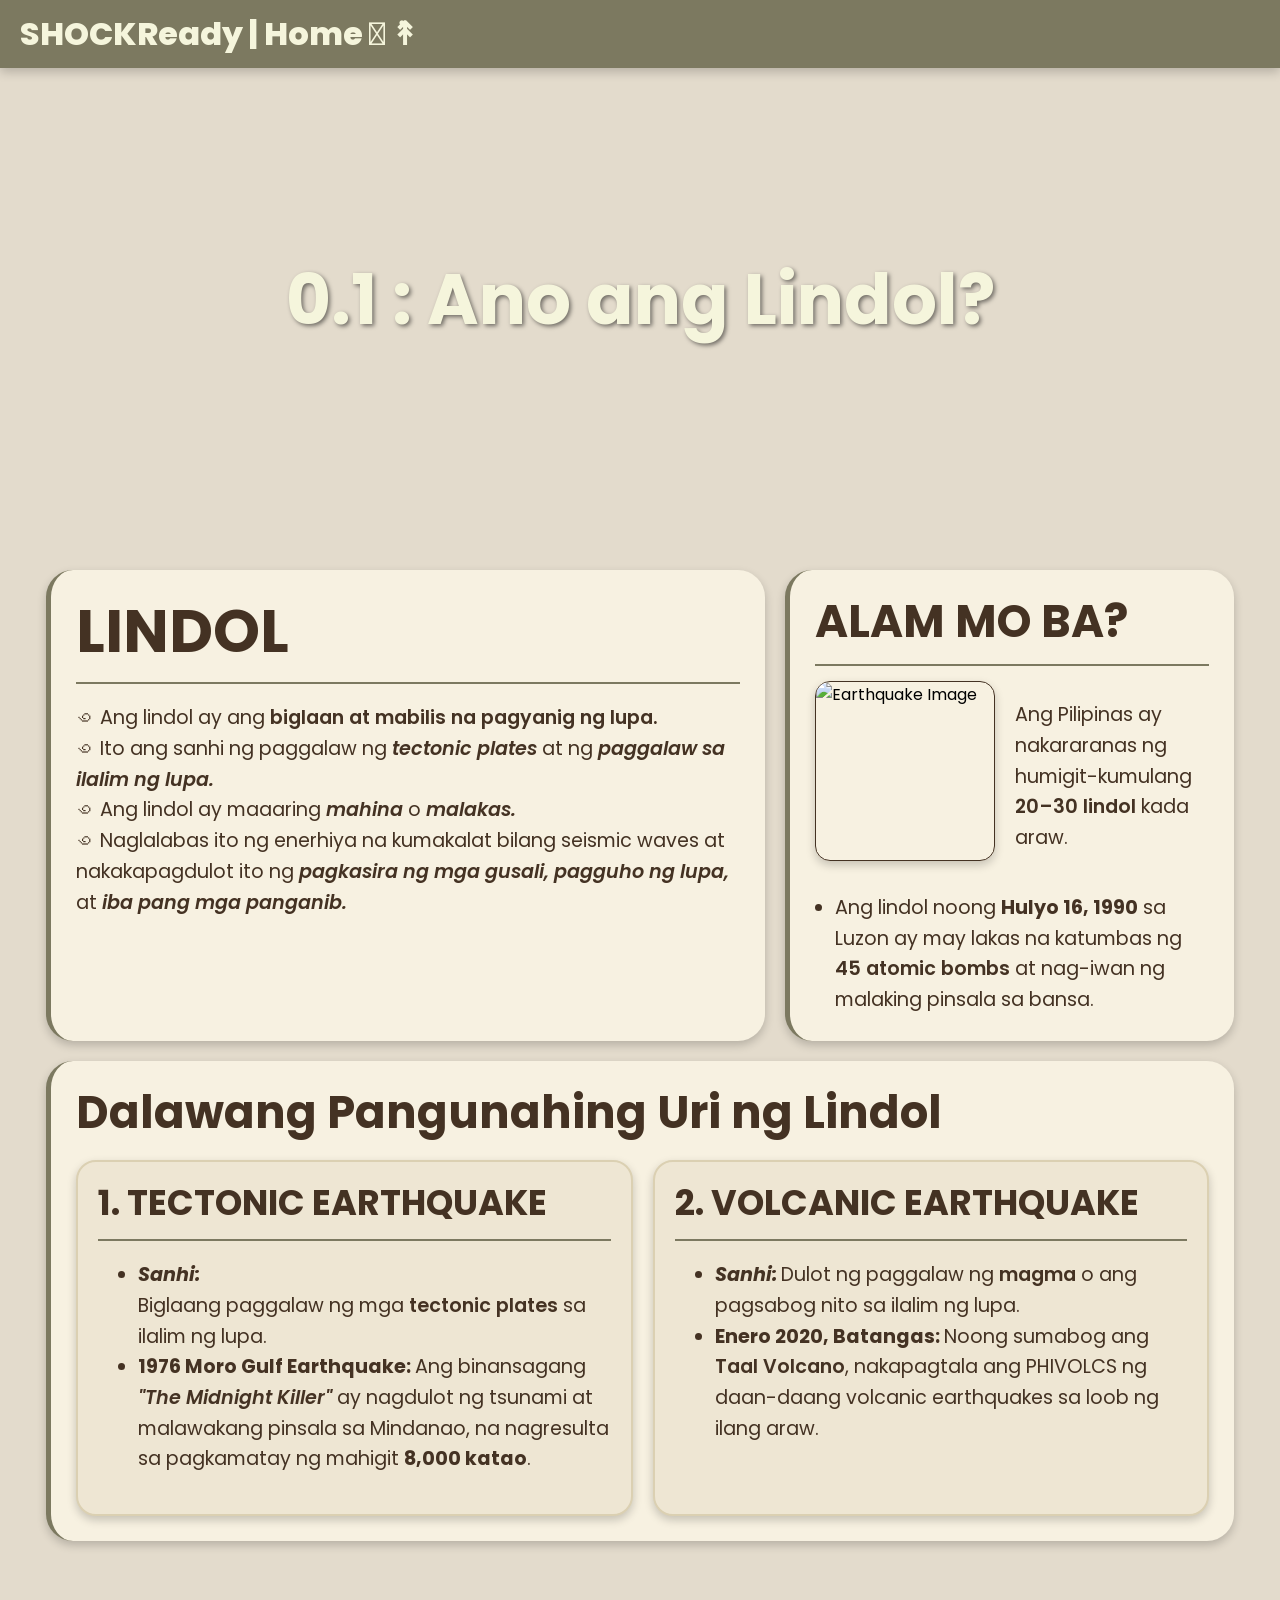
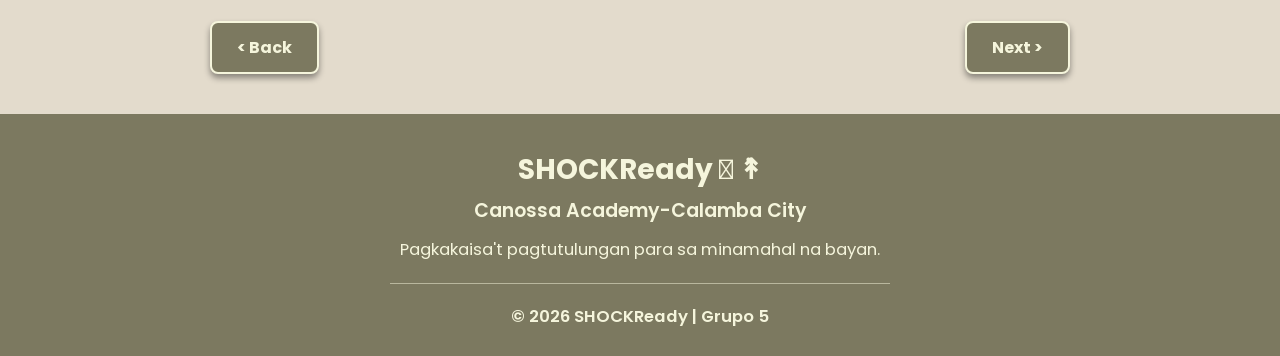
==== btn1.html @ 8e0ab87c "Add files via upload" ====
<!DOCTYPE html>
<html lang="en">
    <head>
        <meta charset="UTF-8">
        <meta name="viewport" content="width=device-width, initial-scale=1.0">
        <title>Lindol</title>
        <link rel="preconnect" href="https://fonts.googleapis.com">
        <link rel="preconnect" href="https://fonts.gstatic.com" crossorigin>
        <link href="https://fonts.googleapis.com/css2?family=Poppins:ital,wght@0,100;0,200;0,300;0,400;0,500;0,600;0,700;0,800;0,900;1,100;1,200;1,300;1,400;1,500;1,600;1,700;1,800;1,900&display=swap" rel="stylesheet">
        <link rel="stylesheet" href="design2.css">
        <link rel="shortcut icon" href="https://cdn-icons-png.flaticon.com/512/864/864477.png">
    </head>
    <body>
        <div id="head" class="my-custom-box">
           <a href="index.html">SHOCKReady | Home 𖠰 ݁↟</a>
        </div>
        <div class="main-content-1">
            <div class="hero-wrapper-1">
                <div class="hero-slogan-1">
                    <h1>0.1 : Ano ang Lindol?</h1>
                </div>
            </div>
        </div>

        <div class="boxes-container">
            <div class="layout-container">

                <div class="top-row">
                    <div class="info-box box-definition">
                        <div class="header">
                            <h1>LINDOL</h1><hr>
                        </div>
                        <div class="paragraph paragraph-one">
                            <p>꩜ Ang lindol ay ang <span style="font-weight: 600;">biglaan at mabilis na pagyanig ng lupa.</span><br>꩜ Ito ang sanhi ng paggalaw ng <span style="font-weight: 600;"><i>tectonic plates</i></span> at ng <span style="font-weight: 600;"><i>paggalaw sa ilalim ng lupa.</i></span>
                                <br>꩜ Ang lindol ay maaaring <i><span style="font-weight: 600;">mahina</span></i> o <i><span style="font-weight: 600;">malakas.</span></i><br>
                                ꩜ Naglalabas ito ng enerhiya na kumakalat bilang seismic waves at nakakapagdulot ito ng <i><span style="font-weight: 600;">pagkasira ng mga gusali, pagguho ng lupa,</span></i> at <i><span style="font-weight: 600;">iba pang mga panganib.</span></i>
                            </p>
                        </div>
                    </div>
                    <div class="info-box box-trivia">
                            <div class="header">
                                <h2>ALAM MO BA?</h2><hr>
                            </div>
                            <div class="trivia-content">
                                <img src="https://thumb.wikimedia.org/wikipedia/commons/thumb/1/1a/Loon_6_earthquake.JPG/960px-Loon_6_earthquake.JPG?utm_source=commons.wikimedia.org&utm_campaign=index&utm_content=thumbnail&_=20131217232603"
                                alt="Earthquake Image" class="trivia-image">
                                <div class="paragraph paragraph-two">
                                    <p>Ang Pilipinas ay nakararanas ng humigit-kumulang <span style="font-weight: 600;">20–30 lindol</span> kada araw.</p>
                                </div>
                                <div class="trivia-two">
                                    <ul>
                                        <li>Ang lindol noong <strong>Hulyo 16, 1990</strong> sa Luzon ay may lakas na katumbas ng <span style="font-weight: 600;">45 atomic bombs</span> at nag-iwan ng malaking pinsala sa bansa.</li>
                                    </ul>
                                </div>
                            </div>
                    </div>
                </div>
                <div class="bottom-row">
                    <div class="info-box box-uri">

                        <div class="header">
                            <h2>Dalawang Pangunahing Uri ng Lindol</h2>
                        </div>
                        <div class="uri-columns">

                            <div class="earthquake-uri">
                                <div class="header">
                                    <h3>1. TECTONIC EARTHQUAKE</h3><hr>
                                </div>
                                <div class="paragraph paragraph-three">
                                    <ul>
                                        <li><strong><i>Sanhi: </i></strong></li>Biglaang paggalaw ng mga <span style="font-weight: 600;">tectonic plates</span> sa ilalim ng lupa.
                                        <li><strong>1976 Moro Gulf Earthquake: </strong>Ang binansagang <span style="font-weight: 600;"><i>"The Midnight Killer"</i></span> ay nagdulot ng tsunami at malawakang pinsala sa Mindanao, na nagresulta sa pagkamatay ng mahigit <strong>8,000 katao</strong>.</li>
                                    </ul>
                                </div>
                            </div>
                            <div class="earthquake-uri">
                                <div class="header">
                                    <h3>2. VOLCANIC EARTHQUAKE</h3><hr>
                                </div>
                                <div class="paragraph paragraph-four">
                                    <ul>
                                        <li><strong><i>Sanhi: </i></strong>Dulot ng paggalaw ng <span style="font-weight: 600;">magma</span> o ang pagsabog nito sa ilalim ng lupa.</li>
                                        <li><strong>Enero 2020, Batangas: </strong>Noong sumabog ang <span style="font-weight: 600;">Taal Volcano</span>, nakapagtala ang PHIVOLCS ng daan-daang volcanic earthquakes sa loob ng ilang araw.</li>

                                    </ul>
                                </div>
                            </div>

                        </div>

                    </div>
                </div>
            </div>

        </div>

        <div class="page-navigation">
            <a href="index.html">< Back</a>
            <a href="btn2.html">Next ></a>
        </div>

        <footer class="site-footer">

            <div class="footer-content">

                <h3>SHOCKReady 𖠰 ݁↟</h3>

                <p class="school-name">
                Canossa Academy-Calamba City
                </p>

                <p>
                    Pagkakaisa't pagtutulungan para sa minamahal na bayan.
                </p>

                <div class="footer-line"></div>

                <p class="footer-credit">
                    © 2026 SHOCKReady | Grupo 5
                </p>

            </div>

        </footer>

    </body>
</html>
---- design2.css ----
* {
    box-sizing: border-box;
}
html, body {
    margin: 0;
    padding: 0;
    width: 100%;
    min-height: 100vh;
    overflow-x: hidden;
}
body {
    background: #E3DBCC;
    font-family: 'Poppins', sans-serif;
}
#head {
    position: fixed;
    top: 0;
    left: 0;
    width: 100%;
    min-height: 60px;
    padding: 10px 20px;
    background: #7C7960;
    z-index: 100;
    display: flex;
    align-items: center;
    box-shadow: 0 4px 10px rgba(0,0,0,.2);
}
.my-custom-box {
    font-weight: 800;
    font-size: clamp(17px, 2.5vw, 35px);
}
.my-custom-box a {
    text-decoration: none;
    color: beige;
}
.main-content-1 {
    position: relative;
    width: 100%;
    min-height: 350px;
    height: 60vh;
    padding: 60px 20px 0;
    display: flex;
    align-items: center;
    justify-content: center;
}
.main-content-1::before {
    content: "";
    position: absolute;
    inset: 0;
    z-index: -1;
    background:
    linear-gradient(to bottom, transparent 65%, #E3DBCC),
    url('https://media.cnn.com/api/v1/images/stellar/prod/220727023655-15-philippines-earthquake-072622.jpg?c=original')
    center / cover no-repeat;
}
.hero-slogan-1 {
    width: 100%;
    text-align: center;
    color: beige;
    font-size: clamp(22px, 4vw, 35px);
    text-shadow: 2px 2px 4px rgba(0,0,0,.5);
}
.hero-slogan-1 h1 {
    margin: 0;
}
.boxes-container {
    background: #E3DBCC;
    padding: 30px 2%;
}
.layout-container {
    width: 100%;
    max-width: 1400px;
    margin: auto;
    padding: 0 20px;
}
.top-row {
    display: grid;
    grid-template-columns: minmax(0, 1.6fr) minmax(280px, 1fr);
    gap: 20px;
    margin-bottom: 20px;
}
.info-box {
    background: #F7F1E1;
    border-radius: 27px;
    padding: clamp(18px, 2.5vw, 25px);
    border-left: 5px solid #7C7960;
    box-shadow: 0 4px 10px rgba(0,0,0,.2);
}
.header {
    width: 100%;
    padding: 0;
    color: #443223;
    font-size: clamp(18px, 2.5vw, 30px);
    line-height: 1.2;
}
.header h1, .header h2, .header h3, .header h4 {
    margin: 0;
}
.paragraph {
    width: 100%;
    min-width: 0;
    padding: 0;
    color: #443223;
    font-size: clamp(14px, 1.5vw, 20px);
    line-height: 1.6;
}
.box-trivia {
    display: block;
}
.trivia-content {
    display: grid;
    grid-template-columns: 180px 1fr;
    gap: 20px;
    align-items: start;
}
.trivia-image {
    width: 180px;
    height: 180px;
    object-fit: cover;
    border: 1px solid #443223;
    border-radius: 15px;
    margin: 0;
    box-shadow: 0 4px 10px rgba(0,0,0,.2);
}
.paragraph-two {
    width: 100%;
    padding: 0;
    margin: 0;
}
.trivia-two {
    grid-column: 1 / -1;
    width: 100%;
    color: #443223;
    font-size: clamp(14px, 1.5vw, 20px);
    line-height: 1.6;
}
.trivia-two ul {
    margin: 0;
    padding-left: 20px;
}
.trivia-extra {
    grid-column: 1 / -1;
    color: #443223;
    font-size: clamp(14px, 1.5vw, 20px);
    line-height: 1.6;
    margin: 0;
}
.trivia-extra p {
    margin: 0;
}
.box-uri {
    width: 100%;
}
.uri-columns, .intensity-columns, .magint-columns {
    display: grid;
    grid-template-columns: repeat(auto-fit, minmax(250px, 1fr));
    gap: 20px;
    margin-top: 20px;
}
.intensity h4, .intensity h5 {
    width: 100%;
    margin: 0;
    padding: 0;
    text-align: center;
}
.intensity {
    display: flex;
    flex-direction: column;
    justify-content: center;
    align-items: center;
    text-align: center;
    min-height: 180px;
}
.intensity .header {
    width: 100%;
    text-align: center;
}
.earthquake-uri, .intensity, .mag-int {
    padding: 20px;
    background: #EEE6D3;
    border-radius: 20px;
    border: 2px solid #DBD0B2;
    box-shadow: 0 4px 10px rgba(0,0,0,.2);
}
.header hr, .paragraph-fourteen hr, .paragraph-fifteen hr {
    border: 0;
    border-top: 2px solid #7C7960;
}
.box-pictures, .box-bago, .box-habang, .box-pagkatapos {
    margin-bottom: 25px;
}
.box-pictures {
    display: flex;
    flex-wrap: wrap;
    justify-content: center;
    align-items: center;
    gap: 20px;
}
.box-pictures .image, .box-hotlines .image {
    width: clamp(120px, 18vw, 180px);
    height: clamp(120px, 18vw, 180px);
    object-fit: cover;
    border: 2px solid #443223;
    border-radius: 15px;
    margin: 0;
    box-shadow: 0 4px 10px rgba(0,0,0,.2);
    transition: 0.8s;
    display: block;
}
.box-pictures .image:hover {
    transform: scale(1.1);
}
.box-pagsukat, .box-PEIS, .box-intensity {
    margin-bottom: 25px;
}
.additional-columns {
    display: grid;
    grid-template-columns: repeat(auto-fit, minmax(300px, 1fr));
    gap: 20px;
    margin-bottom: 25px;
}
.emergency-container {
    display: grid;
    grid-template-columns: 1fr 1fr;
    gap: 20px;
}
.box-hotlines {
    display: flex;
    flex-direction: column;
}
.box-hotlines .image {
    transition: 0.8s;
    display: block;
}
.box-hotlines .image:hover {
    transform: scale(1.03);
}
.box-hotlines .hotlines {
    display: block;
    width: 75%;
    height: auto;
    max-width: 100%;
    object-fit: contain;
    margin: auto;
}
.box-explanation {
    grid-column: 1 / -1;
}
.box-mensahe .header {
    text-align: center;
}
.box-mensahe {
    width: 90%;
    max-width: 1000px;
    margin: 0 auto;
}
.box-mensahe .header h1 {
    font-size: clamp(28px, 4vw, 45px);
    margin: 20px 0 5px;
}
.box-mensahe .header h3 {
    font-size: clamp(16px, 1.5vw, 21px);
    line-height: 1.6;
    margin: 0;
}
.box-sanggunian {
    width: 90%;
    max-width: 1000px;
    margin: 25px auto 0;
}
.sanggunian-list {
    font-size: clamp(14px, 1.5vw, 19px);
    line-height: 1.6;
}
.sanggunian-list ul {
    margin: 0;
    padding-left: 25px;
}
.sanggunian-list li {
    margin-bottom: 8px;
}
.sanggunian-list a {
    color: #443223;
    text-decoration: underline;
}
.sanggunian-list a:hover {
    color: #7C7960;
}
.site-footer {
    width: 100%;
    background: #7C7960;
    color: beige;
    text-align: center;
    padding: 35px 20px 25px;
    margin-top: 40px;
}
.footer-content {
    width: 90%;
    max-width: 1000px;
    margin: 0 auto;
}
.footer-content h3 {
    margin: 0 0 5px;
    font-size: clamp(20px, 2.5vw, 28px);
    font-weight: 700;
}
.school-name {
    margin: 0 0 10px !important;
    font-size: clamp(15px, 1.5vw, 19px) !important;
    font-weight: 600;
}
.footer-content p {
    margin: 8px 0;
    font-size: clamp(13px, 1.3vw, 17px);
    line-height: 1.6;
}
.footer-line {
    width: 70%;
    max-width: 500px;
    margin: 20px auto;
    border: 0;
    border-top: 1px solid rgba(245, 245, 220, 0.5);
}
.footer-credit {
    font-weight: 600;
    margin: 0 !important;
    font-size: clamp(13px, 1.3vw, 17px) !important;
}
.page-navigation {
    width: 100%;
    max-width: 900px;
    margin: 50px auto 20px;
    padding: 0 20px;
    box-sizing: border-box;
    display: flex;
    justify-content: space-between;
    align-items: center;
    gap: 20px;
}
.page-navigation a {
    display: inline-block;
    padding: 12px 25px;
    background-color: #7C7960;
    color: beige;
    text-decoration: none;
    font-family: 'Poppins', sans-serif;
    font-weight: 700;
    font-size: 16px;
    border: 2px solid beige;
    border-radius: 8px;
    box-shadow: 0px 4px 6px rgba(0, 0, 0, 0.4);
    transition: background-color 0.2s;
}
.page-navigation a:hover {
    background-color: #5A5745;
}
@media (max-width: 960px) and (orientation: portrait) {
    .top-row {
        grid-template-columns: 1fr;
    }
    .trivia-content {
        display: grid;
        grid-template-columns: 110px 1fr;
        gap: 12px;
    }
    .trivia-image {
        width: 110px;
        height: 110px;
        object-fit: cover;
        margin: 0;
        grid-column: 1;
        grid-row: 1;
    }
    .paragraph-two {
        grid-column: 2;
        grid-row: 1;
        margin: 0;
    }
    .paragraph-two p {
        margin: 0;
        padding-left: 20px;
        position: relative;
    }
    .paragraph-two p::before {
        content: ">";
        position: absolute;
        left: 0;
    }
    .trivia-two {
        grid-column: 1 / -1;
        grid-row: 2;
        margin: 0;
    }
    .trivia-two ul {
        margin: 0;
        padding-left: 20px;
    }
    .emergency-container {
        grid-template-columns: 1fr;
    }
    .site-footer {
        padding: 30px 15px 20px;
        margin-top: 30px;
    }
    .footer-content {
        width: 95%;
    }
    .footer-line {
        width: 80%;
    }
}
@media (max-width: 960px) and (orientation: landscape) {
    .main-content-1 {
        height: 70vh;
    }
    .top-row {
        grid-template-columns: 1fr;
    }
    .trivia-content {
        display: grid;
        grid-template-columns: 110px 1fr;
        gap: 12px;
    }
    .trivia-image {
        width: 110px;
        height: 110px;
        object-fit: cover;
        margin: 0;
        grid-column: 1;
        grid-row: 1 / 3;
    }
    .paragraph-two {
        grid-column: 2;
        grid-row: 1;
        margin: 0;
    }
    .paragraph-two p {
        margin: 0;
        padding-left: 20px;
        position: relative;
    }
    .paragraph-two p::before {
        content: ">";
        position: absolute;
        left: 0;
    }
    .trivia-two {
        grid-column: 2;
        grid-row: 2;
        margin: 0;
    }
    .trivia-two ul {
        margin: 0;
        padding-left: 20px;
    }
    .emergency-container {
        grid-template-columns: 1fr;
    }
    .site-footer {
        padding: 25px 20px 18px;
        margin-top: 30px;
    }
    .footer-content {
        width: 90%;
        max-width: 900px;
    }
    .footer-line {
        width: 70%;
    }
}
@media (max-width: 768px) {
    .page-navigation {
        margin-top: 35px;
        padding: 0 10px;
    }
    .page-navigation a {
        padding: 10px 18px;
        font-size: 14px;
    }
}
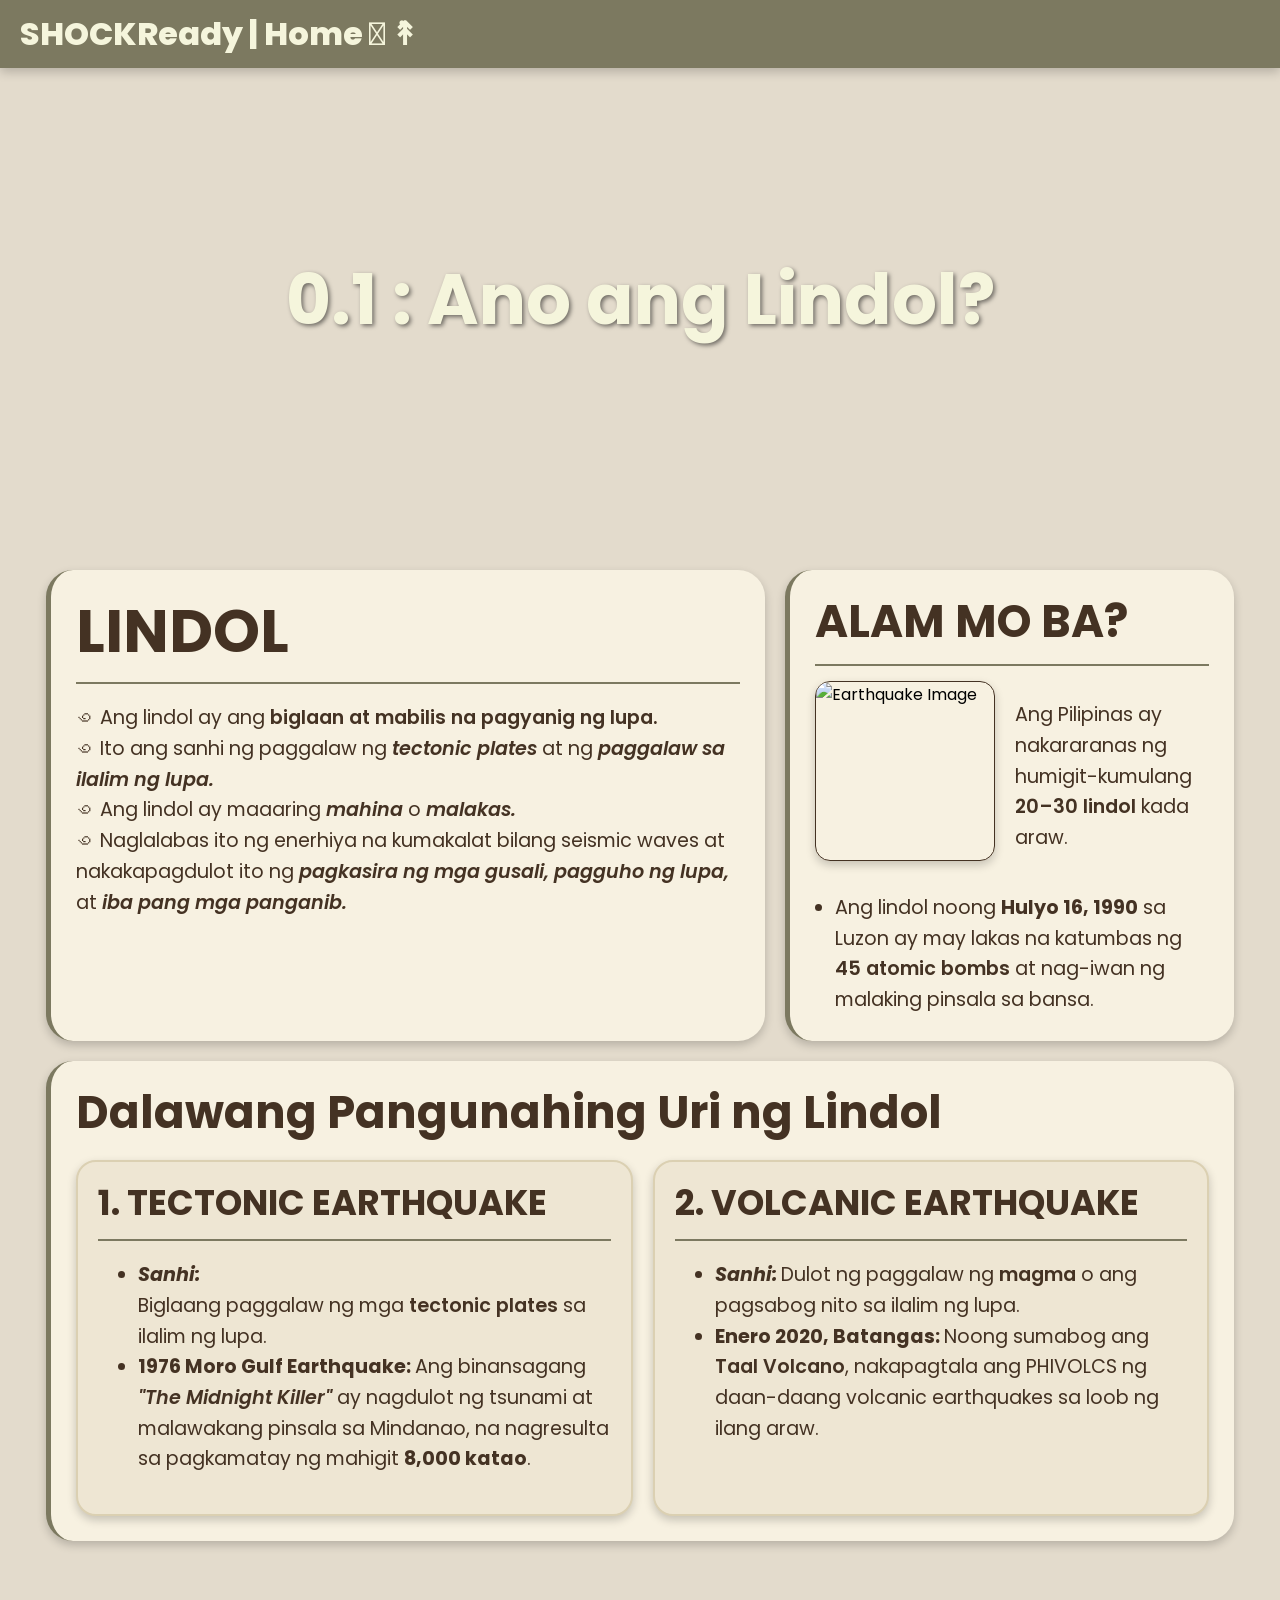
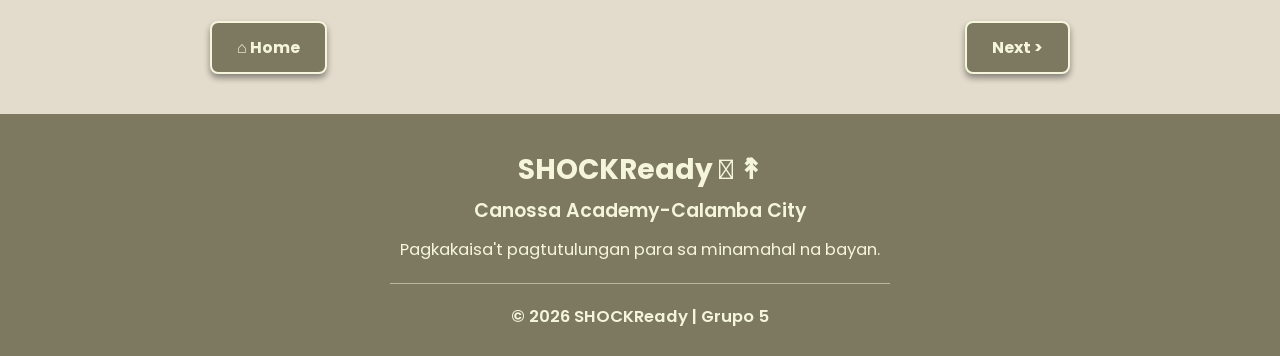
==== commit 39c300e4: "Add files via upload" ====
--- a/btn1.html
+++ b/btn1.html
@@ -3,7 +3,8 @@
     <head>
         <meta charset="UTF-8">
         <meta name="viewport" content="width=device-width, initial-scale=1.0">
-        <title>Lindol</title>
+        <meta name="color-scheme" content="light">
+        <title>SHOCKReady</title>
         <link rel="preconnect" href="https://fonts.googleapis.com">
         <link rel="preconnect" href="https://fonts.gstatic.com" crossorigin>
         <link href="https://fonts.googleapis.com/css2?family=Poppins:ital,wght@0,100;0,200;0,300;0,400;0,500;0,600;0,700;0,800;0,900;1,100;1,200;1,300;1,400;1,500;1,600;1,700;1,800;1,900&display=swap" rel="stylesheet">
@@ -96,7 +97,7 @@
         </div>
 
         <div class="page-navigation">
-            <a href="index.html">< Back</a>
+            <a href="index.html">⌂ Home</a>
             <a href="btn2.html">Next ></a>
         </div>
 
--- a/design2.css
+++ b/design2.css
@@ -1,3 +1,6 @@
+:root {
+    color-scheme: light;
+}
 * {
     box-sizing: border-box;
 }
@@ -350,9 +353,19 @@
     border-radius: 8px;
     box-shadow: 0px 4px 6px rgba(0, 0, 0, 0.4);
     transition: background-color 0.2s;
+    text-align: center;
 }
 .page-navigation a:hover {
     background-color: #5A5745;
+}
+.page-navigation a:first-child {
+    justify-self: start;
+}
+.page-navigation a:nth-child(2) {
+    justify-self: center;
+}
+.page-navigation a:last-child {
+    justify-self: end;
 }
 @media (max-width: 960px) and (orientation: portrait) {
     .top-row {
@@ -470,11 +483,11 @@
 }
 @media (max-width: 768px) {
     .page-navigation {
-        margin-top: 35px;
         padding: 0 10px;
+        gap: 8px;
     }
     .page-navigation a {
-        padding: 10px 18px;
-        font-size: 14px;
+        padding: 10px 14px;
+        font-size: 13px;
     }
 }
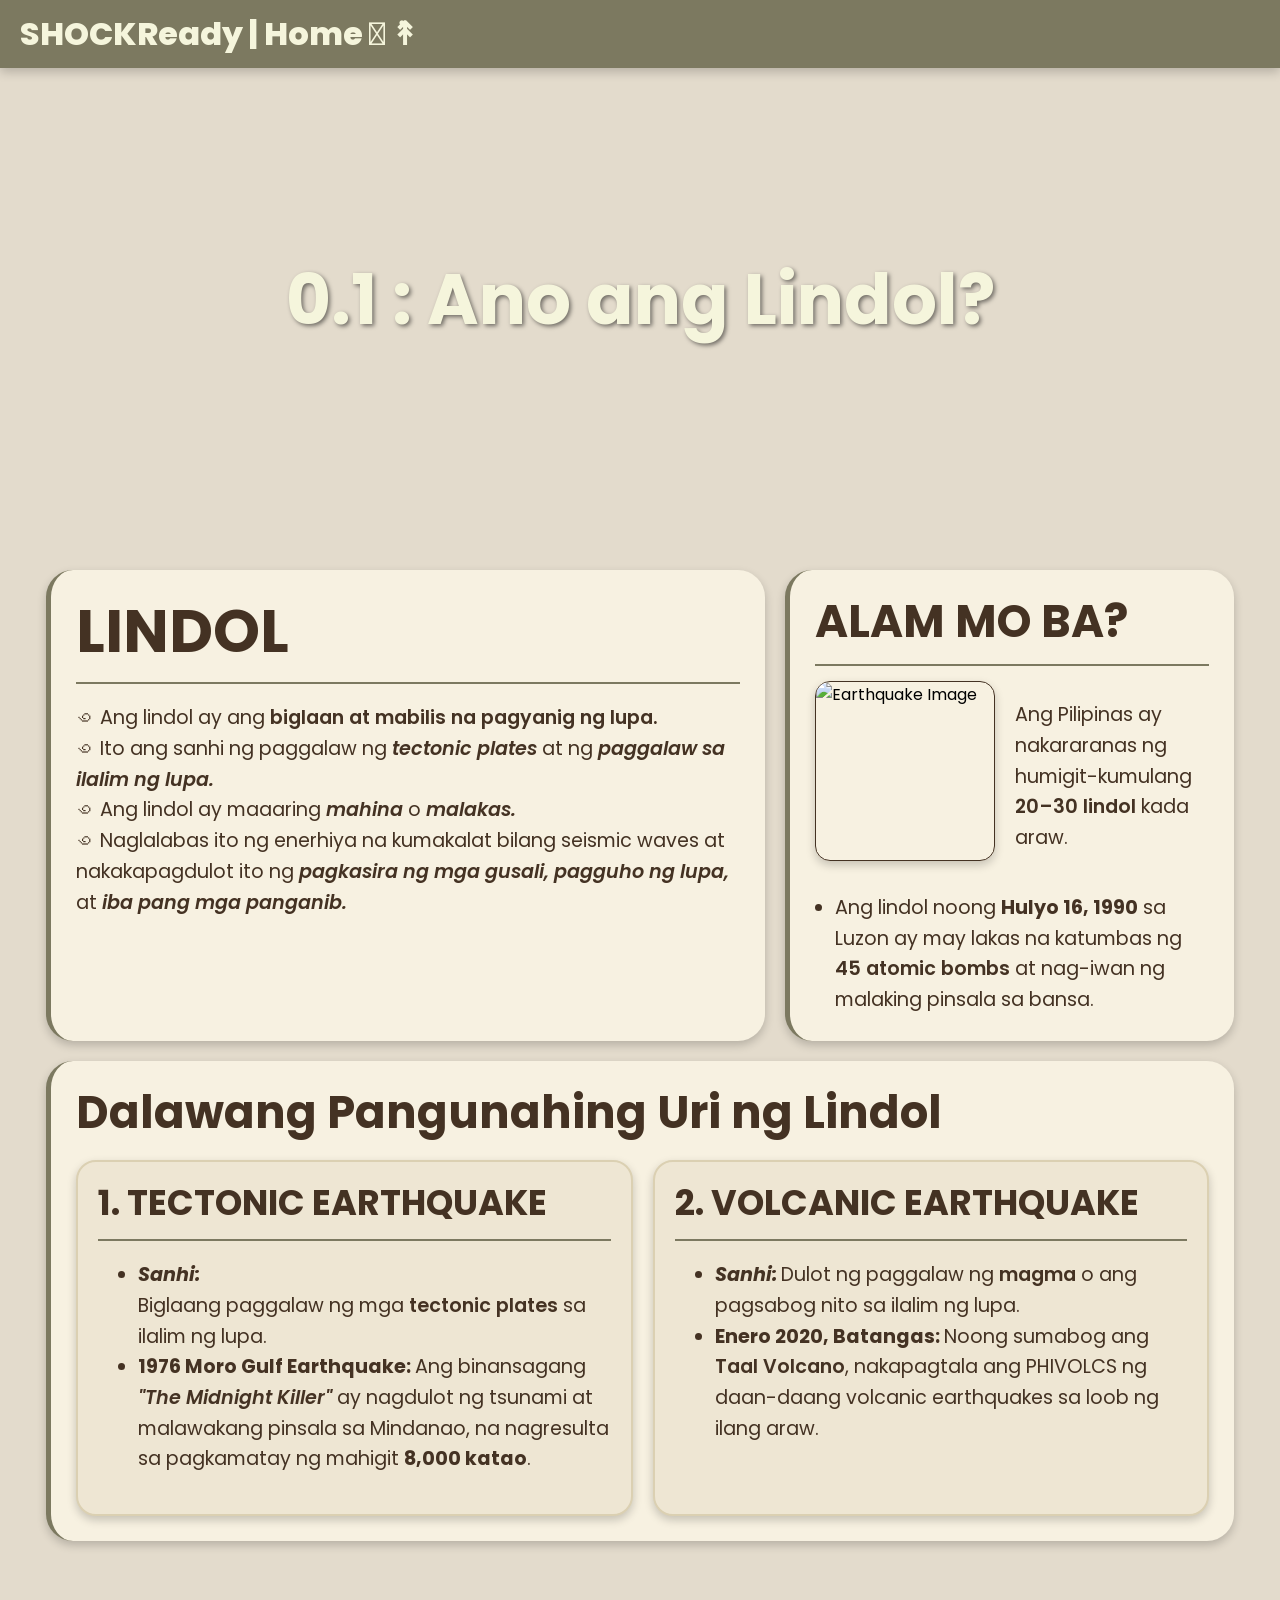
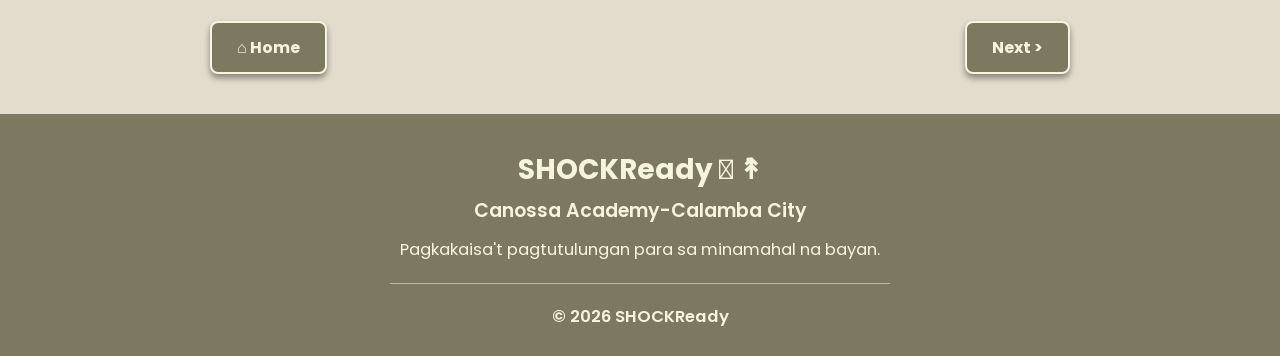
==== commit a03b4b78: "Add files via upload" ====
--- a/btn1.html
+++ b/btn1.html
@@ -118,7 +118,7 @@
                 <div class="footer-line"></div>
 
                 <p class="footer-credit">
-                    © 2026 SHOCKReady | Grupo 5
+                    © 2026 SHOCKReady
                 </p>
 
             </div>
